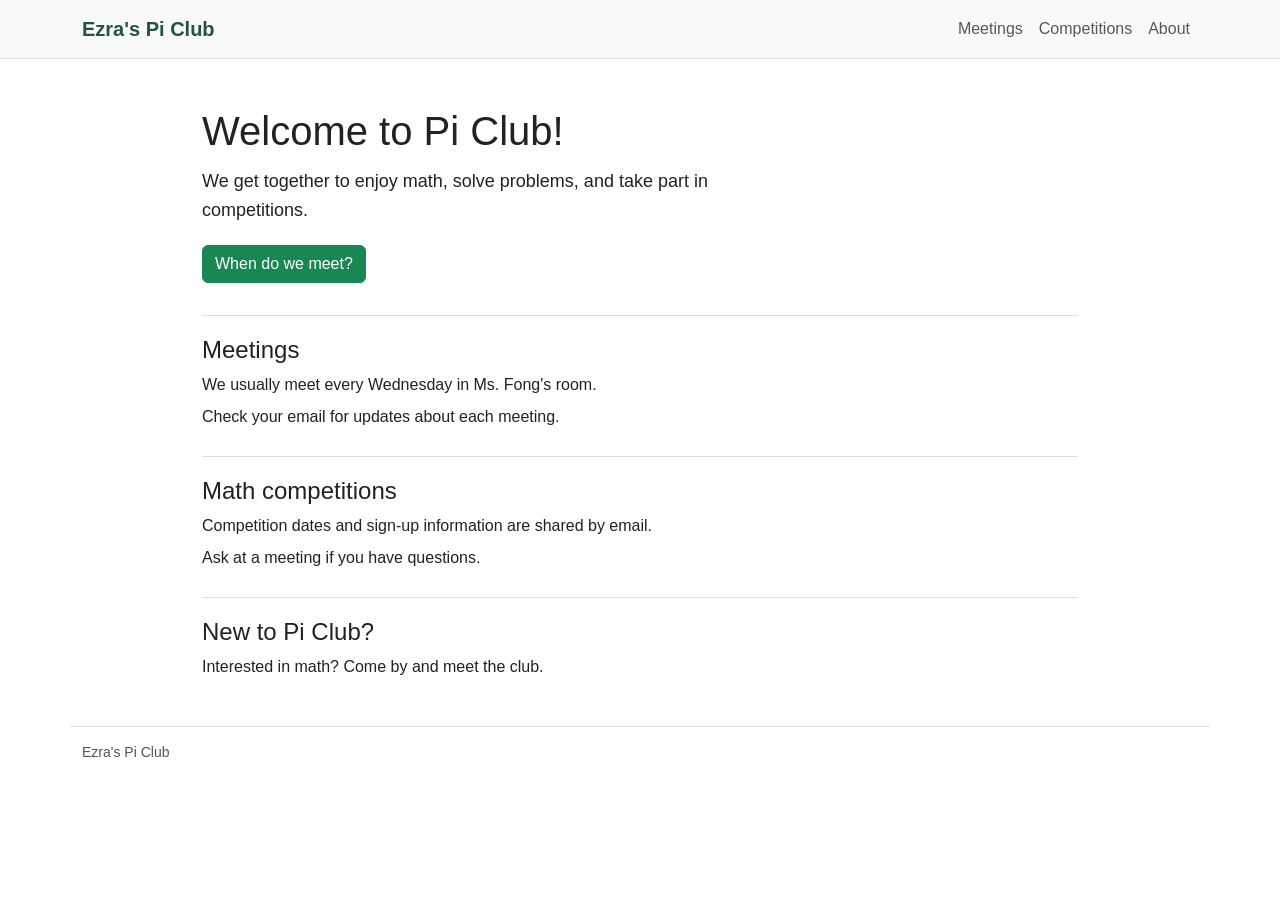
==== index.html @ 2a8b32e4 "PI club" ====
<!doctype html>
<html lang="en">
  <head>
    <meta charset="utf-8">
    <meta name="viewport" content="width=device-width, initial-scale=1">
    <meta name="description" content="Meeting and competition information for Ezra's Pi Club.">
    <title>Ezra's Pi Club</title>
    <link
      href="https://cdn.jsdelivr.net/npm/bootstrap@5.3.3/dist/css/bootstrap.min.css"
      rel="stylesheet"
      integrity="sha384-QWTKZyjpPEjISv5WaRU9OFeRpok6YctnYmDr5pNlyT2bRjXh0JMhjY6hW+ALEwIH"
      crossorigin="anonymous"
    >
    <link rel="stylesheet" href="styles.css">
  </head>
  <body>
    <nav class="navbar navbar-expand-lg bg-light border-bottom">
      <div class="container">
        <a class="navbar-brand" href="index.html">Ezra's Pi Club</a>
        <button
          class="navbar-toggler"
          type="button"
          data-bs-toggle="collapse"
          data-bs-target="#mainNavbar"
          aria-controls="mainNavbar"
          aria-expanded="false"
          aria-label="Toggle navigation"
        >
          <span class="navbar-toggler-icon"></span>
        </button>
        <div class="collapse navbar-collapse" id="mainNavbar">
          <ul class="navbar-nav ms-auto">
            <li class="nav-item"><a class="nav-link" href="index.html#meetings">Meetings</a></li>
            <li class="nav-item"><a class="nav-link" href="index.html#competitions">Competitions</a></li>
            <li class="nav-item"><a class="nav-link" href="about.html">About</a></li>
          </ul>
        </div>
      </div>
    </nav>

    <main class="container site-content">
      <section class="intro">
        <h1>Welcome to Pi Club!</h1>
        <p>We get together to enjoy math, solve problems, and take part in competitions.</p>
        <a class="btn btn-success" href="#meetings">When do we meet?</a>
      </section>

      <section class="info" id="meetings">
        <h2>Meetings</h2>
        <p>We usually meet every Wednesday in Ms. Fong's room.</p>
        <p>Check your email for updates about each meeting.</p>
      </section>

      <section class="info" id="competitions">
        <h2>Math competitions</h2>
        <p>Competition dates and sign-up information are shared by email.</p>
        <p>Ask at a meeting if you have questions.</p>
      </section>

      <section class="info">
        <h2>New to Pi Club?</h2>
        <p>Interested in math? Come by and meet the club.</p>
      </section>
    </main>

    <footer class="container site-footer">
      <p>Ezra's Pi Club</p>
    </footer>
    <script
      src="https://cdn.jsdelivr.net/npm/bootstrap@5.3.3/dist/js/bootstrap.bundle.min.js"
      integrity="sha384-YvpcrYf0tY3lHB60NNkmXc5s9fDVZLESaAA55NDzOxhy9GkcIdslK1eN7N6jIeHz"
      crossorigin="anonymous"
    ></script>
  </body>
</html>
---- styles.css ----
body {
  color: #222;
  font-family: Arial, sans-serif;
  line-height: 1.6;
}

.navbar-brand {
  color: #24543b;
  font-weight: bold;
}

.navbar-brand:hover {
  color: #193b29;
}

.site-content {
  max-width: 900px;
}

.intro {
  padding: 48px 0 32px;
}

.intro h1 {
  margin-bottom: 12px;
}

.intro p {
  max-width: 600px;
  margin-bottom: 20px;
  font-size: 18px;
}

.info {
  padding: 20px 0;
  border-top: 1px solid #ddd;
}

.info h2 {
  margin-bottom: 8px;
  font-size: 24px;
}

.info p {
  margin: 6px 0;
}

.site-footer {
  margin-top: 20px;
  padding-top: 14px;
  padding-bottom: 14px;
  border-top: 1px solid #ddd;
  color: #555;
  font-size: 14px;
}

.site-footer p {
  margin: 0;
}

@media (max-width: 480px) {
  .intro {
    padding-top: 36px;
  }
}
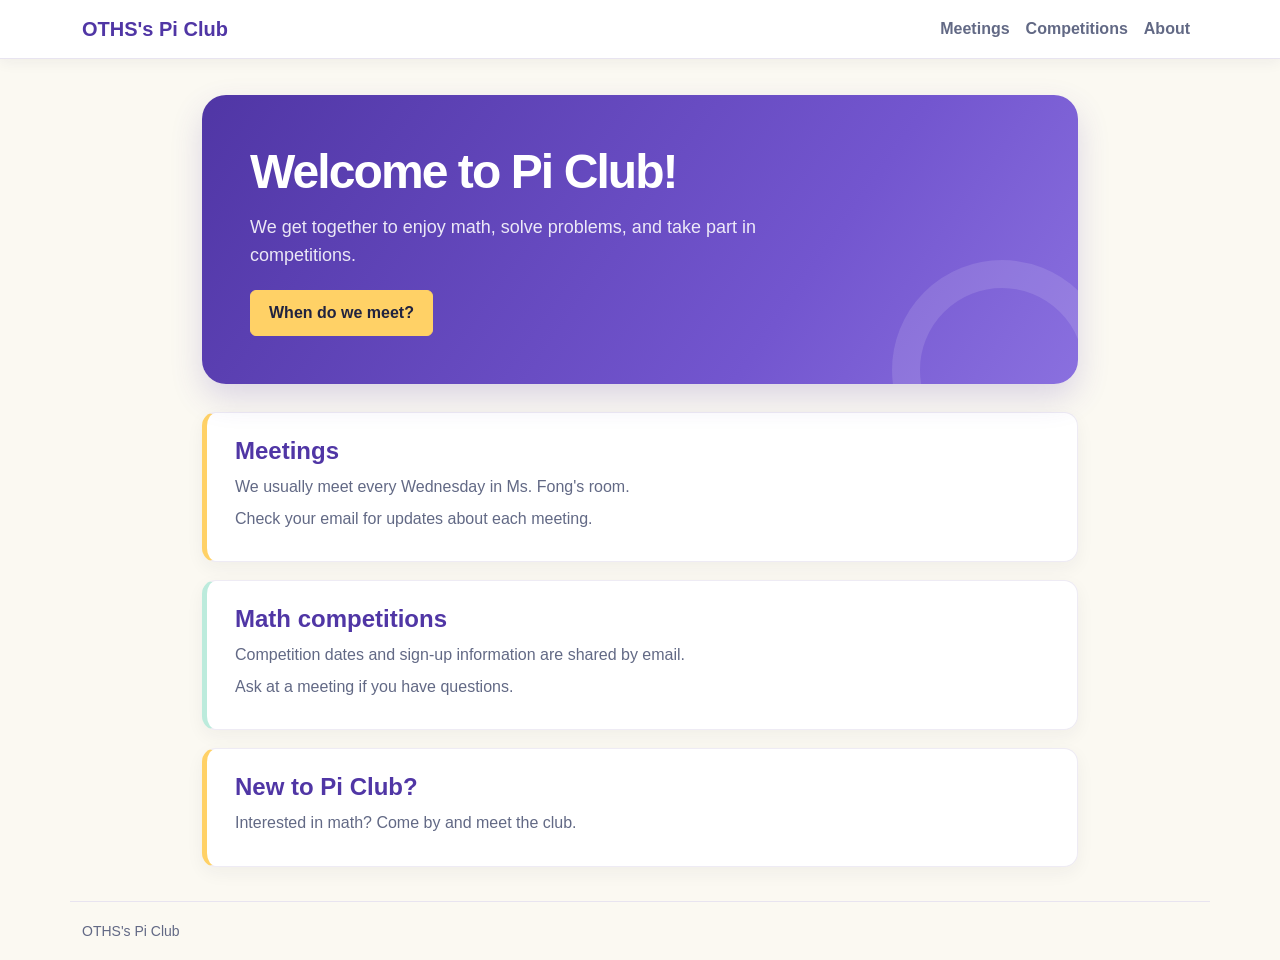
==== commit 60dd467c: "Fix filename and trigger Pages deploy" ====
--- a/index.html
+++ b/index.html
@@ -3,8 +3,8 @@
   <head>
     <meta charset="utf-8">
     <meta name="viewport" content="width=device-width, initial-scale=1">
-    <meta name="description" content="Meeting and competition information for Ezra's Pi Club.">
-    <title>Ezra's Pi Club</title>
+    <meta name="description" content="Meeting and competition information for OTHS's Pi Club.">
+    <title>OTHS's Pi Club</title>
     <link
       href="https://cdn.jsdelivr.net/npm/bootstrap@5.3.3/dist/css/bootstrap.min.css"
       rel="stylesheet"
@@ -16,7 +16,7 @@
   <body>
     <nav class="navbar navbar-expand-lg bg-light border-bottom">
       <div class="container">
-        <a class="navbar-brand" href="index.html">Ezra's Pi Club</a>
+        <a class="navbar-brand" href="index.html">OTHS's Pi Club</a>
         <button
           class="navbar-toggler"
           type="button"
@@ -64,7 +64,7 @@
     </main>
 
     <footer class="container site-footer">
-      <p>Ezra's Pi Club</p>
+      <p>OTHS's Pi Club</p>
     </footer>
     <script
       src="https://cdn.jsdelivr.net/npm/bootstrap@5.3.3/dist/js/bootstrap.bundle.min.js"
--- a/styles.css
+++ b/styles.css
@@ -1,16 +1,47 @@
+:root {
+  --ink: #20233f;
+  --muted: #626985;
+  --plum: #5036a5;
+  --plum-dark: #382477;
+  --mint: #bcebdc;
+  --gold: #ffd166;
+  --paper: #fbf9f2;
+  --white: #fff;
+}
+
 body {
-  color: #222;
+  color: var(--ink);
+  background: var(--paper);
   font-family: Arial, sans-serif;
   line-height: 1.6;
 }
 
-.navbar-brand {
-  color: #24543b;
-  font-weight: bold;
+.navbar.bg-light {
+  background-color: var(--white) !important;
+  border-bottom-color: #e8e4f0 !important;
+  box-shadow: 0 3px 14px rgb(32 35 63 / 6%);
 }
 
-.navbar-brand:hover {
-  color: #193b29;
+.navbar-brand {
+  color: var(--plum);
+  font-weight: 700;
+}
+
+.navbar-brand:hover,
+.navbar-brand:focus {
+  color: var(--plum-dark);
+}
+
+.navbar .nav-link {
+  color: var(--muted);
+  font-weight: 600;
+  transition: color 160ms ease;
+}
+
+.navbar .nav-link:hover,
+.navbar .nav-link:focus,
+.navbar .nav-link.active {
+  color: var(--plum);
 }
 
 .site-content {
@@ -18,39 +49,94 @@
 }
 
 .intro {
-  padding: 48px 0 32px;
+  position: relative;
+  overflow: hidden;
+  margin: 36px 0 28px;
+  padding: 48px;
+  border-radius: 24px;
+  background: linear-gradient(125deg, var(--plum) 0%, #7356cf 68%, #8a70df 100%);
+  box-shadow: 0 14px 32px rgb(80 54 165 / 18%);
+  color: var(--white);
+}
+
+.intro::after {
+  position: absolute;
+  right: -34px;
+  bottom: -96px;
+  width: 220px;
+  height: 220px;
+  border: 28px solid rgb(255 255 255 / 12%);
+  border-radius: 50%;
+  content: "";
 }
 
 .intro h1 {
+  position: relative;
+  z-index: 1;
   margin-bottom: 12px;
+  font-size: clamp(2rem, 5vw, 3rem);
+  font-weight: 750;
+  letter-spacing: -0.04em;
 }
 
 .intro p {
+  position: relative;
+  z-index: 1;
   max-width: 600px;
   margin-bottom: 20px;
+  color: rgb(255 255 255 / 88%);
   font-size: 18px;
 }
 
+.intro .btn-success {
+  position: relative;
+  z-index: 1;
+  padding: 10px 18px;
+  border-color: var(--gold);
+  background-color: var(--gold);
+  color: var(--ink);
+  font-weight: 700;
+}
+
+.intro .btn-success:hover,
+.intro .btn-success:focus {
+  border-color: #ffbf3f;
+  background-color: #ffbf3f;
+  color: var(--ink);
+}
+
 .info {
-  padding: 20px 0;
-  border-top: 1px solid #ddd;
+  margin: 18px 0;
+  padding: 24px 28px;
+  border: 1px solid #eeebf4;
+  border-left: 5px solid var(--mint);
+  border-radius: 14px;
+  background: var(--white);
+  box-shadow: 0 6px 18px rgb(32 35 63 / 5%);
+}
+
+.info:nth-of-type(even) {
+  border-left-color: var(--gold);
 }
 
 .info h2 {
   margin-bottom: 8px;
+  color: var(--plum);
   font-size: 24px;
+  font-weight: 700;
 }
 
 .info p {
   margin: 6px 0;
+  color: var(--muted);
 }
 
 .site-footer {
-  margin-top: 20px;
-  padding-top: 14px;
-  padding-bottom: 14px;
-  border-top: 1px solid #ddd;
-  color: #555;
+  margin-top: 34px;
+  padding-top: 18px;
+  padding-bottom: 18px;
+  border-top: 1px solid #e8e4f0;
+  color: var(--muted);
   font-size: 14px;
 }
 
@@ -58,8 +144,14 @@
   margin: 0;
 }
 
-@media (max-width: 480px) {
+@media (max-width: 575.98px) {
   .intro {
-    padding-top: 36px;
+    margin-top: 24px;
+    padding: 34px 26px;
+    border-radius: 18px;
+  }
+
+  .info {
+    padding: 20px;
   }
 }
